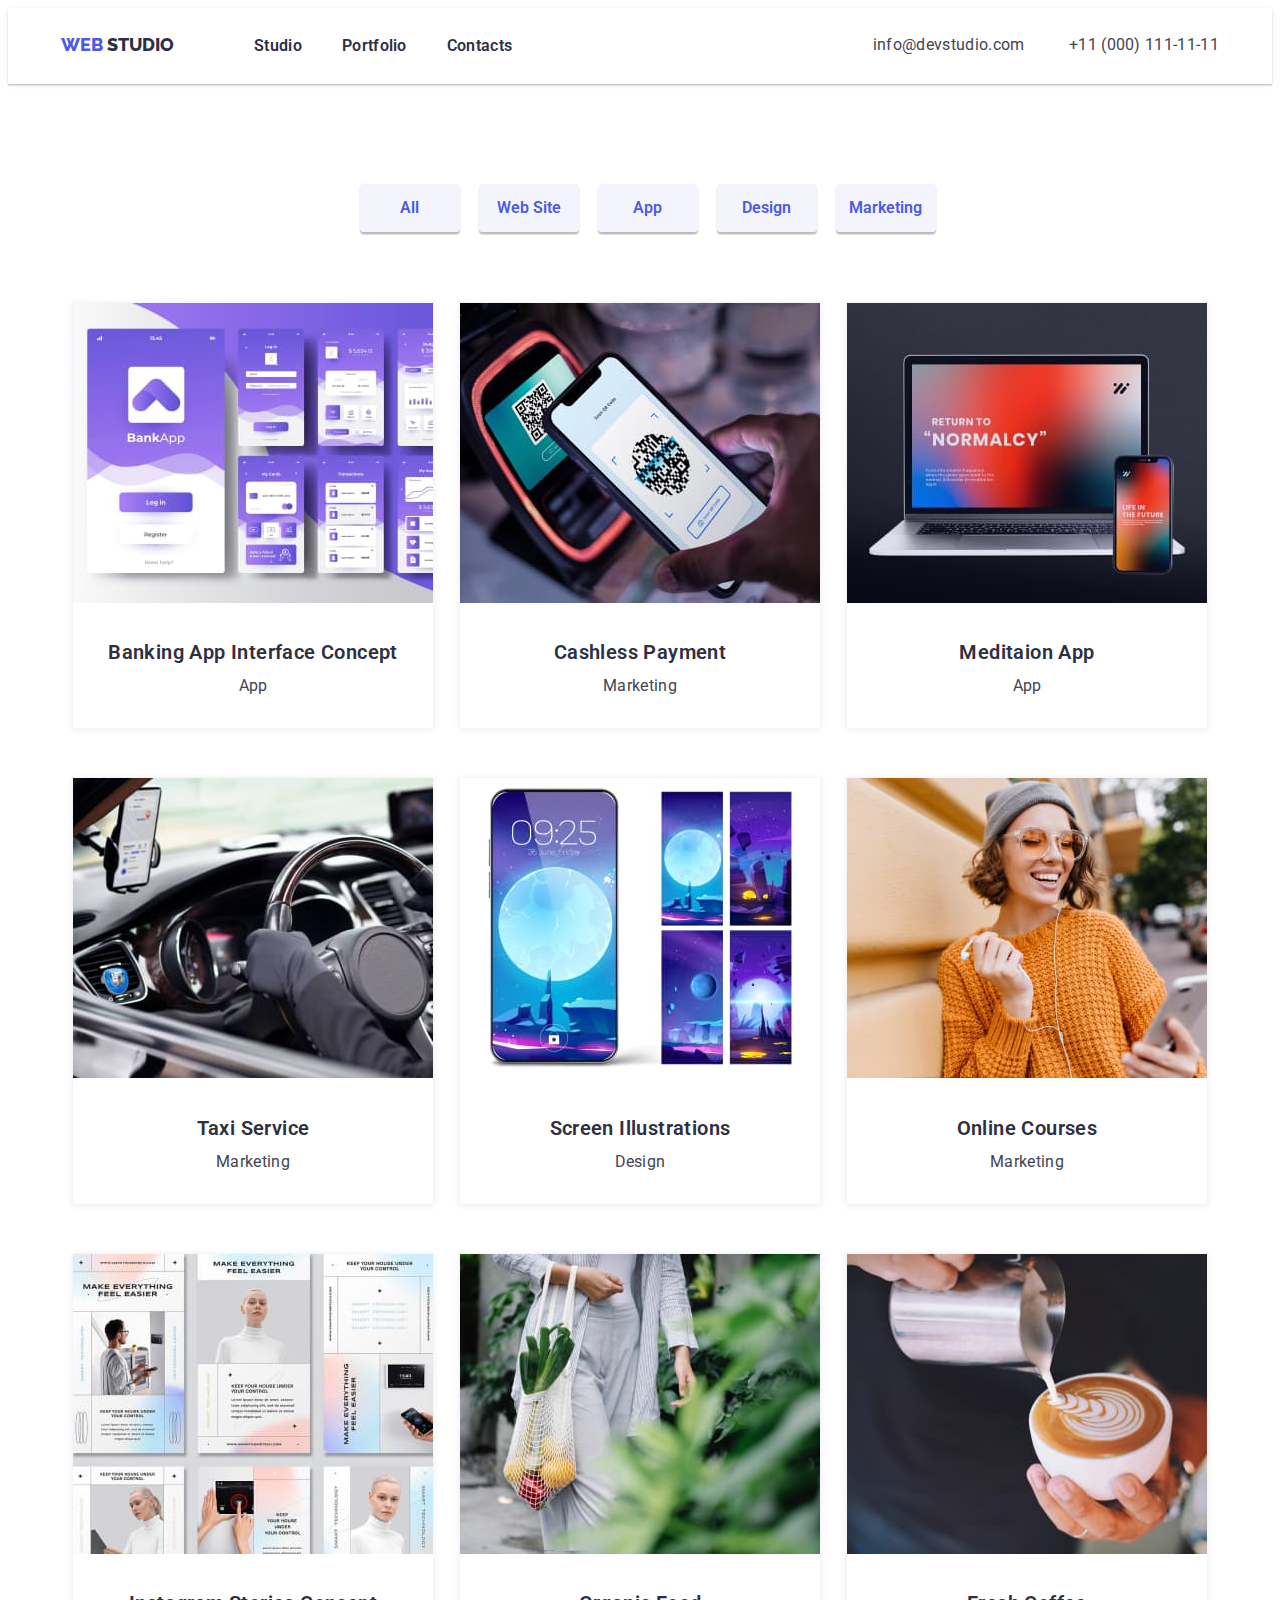
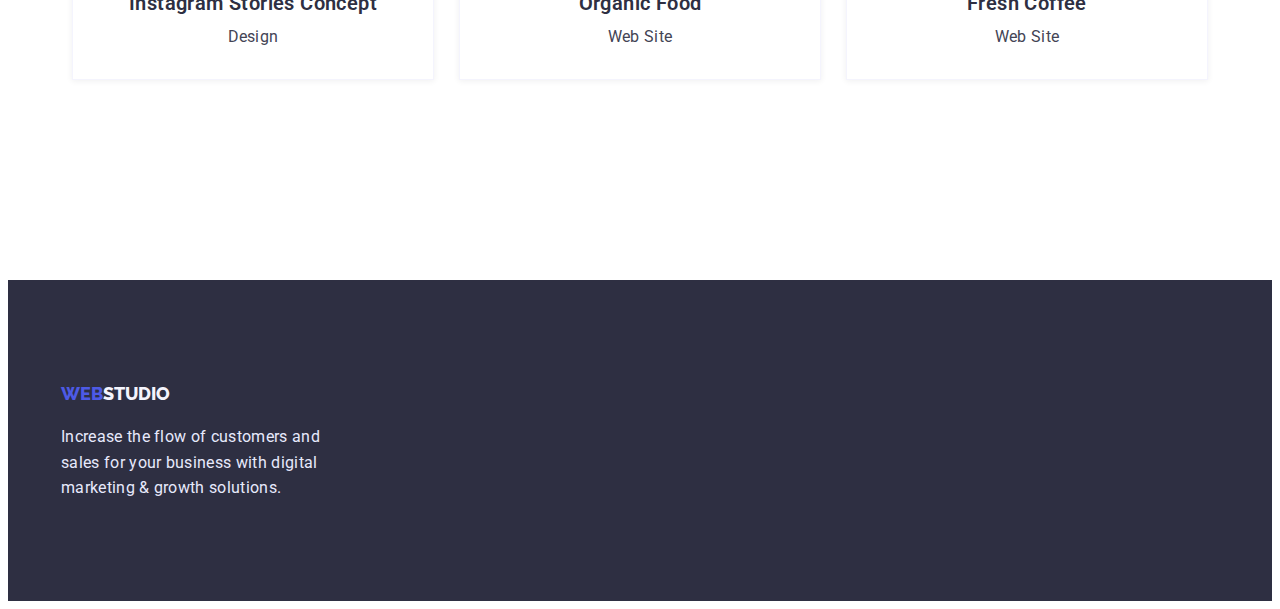
==== portfolio.html @ 523ffb6c "hw3(task3) fix.none" ====
<!DOCTYPE html>
<html lang="en">
<head>
    <meta charset="UTF-8">
    <meta http-equiv="X-UA-Compatible" content="IE=edge">
    <meta name="viewport" content="width=device-width, initial-scale=1.0">
    <title>Portfolio</title>
    <link rel="preconnect" href="https://fonts.googleapis.com">
    <link rel="preconnect" href="https://fonts.gstatic.com" crossorigin>
    <link href="https://fonts.googleapis.com/css2?family=Raleway:wght@800&family=Roboto:wght@400;500;700;900&display=swap" rel="stylesheet">
    <link rel="stylesheet" href="./styles/style.css">
    <link rel="stylesheet" href="https://github.com/sindresorhus/modern-normalize.git">
</head>
<body class="site-body">
    <!--Header-->
    <header class="topline">
        <div class="container had-container">
          <nav class="style-navigation">
        <a class="logo link" href="./index.html">
          <span class="web">WEB</span>
          <span class="studio">STUDIO</span>
          </a>
        <!--Menu Nav-->
          <ul class="navigation list">
            <li class="header-nav"><a class="studio-nav link" href="./index.html">Studio</a></li>
            <li class="header-nav"><a class="portfolio-nav link" href="./portfolio.html">Portfolio</a></li>
            <li class="header-nav"><a class="contact-nav link" href="#">Contacts</a></li>
          </ul>
        </nav>
        <address class="contact-link">
          <a class="header-mail link" href="mailto:info@devstudio.com">info@devstudio.com</a>
          <a class="header-tel link" href="tel:+110001111111">+11 (000) 111-11-11</a>
        </address>
      </div>
      </header>

    <main>
      <!--Main-->
      <h1 hidden>FILTERS</h1>
        <!--Menu FILTER-->
        <section class="filters">
            <div class="container">
            <ul class="nav-portfolio list">
                <li class="button-filters"><button type="button" class="button-text">All</button></li>
                <li class="button-filters"><button  type="button" class="button-text">Web Site</button></li>
                <li class="button-filters"><button  type="button" class="button-text">App</button></li>
                <li class="button-filters"><button  type="button" class="button-text">Design</button></li>
                <li class="button-filters"><button  type="button" class="button-text">Marketing</button></li>
            </ul>
      
<!--MAIN CONTENT PORTFOLIO-->
<h2 hidden>MAIN KONTENT</h2>
        <ul class="portfolio-content list">
            <li class="pictures-content content-card">
                <a>
                    <img src="img/banking-app-interface-concept.jpg" alt="">
                    <h3 class="portfolio-title">Banking App Interface Concept</h3>
                    <p class="portfolio-text">App</p>
                </a>
            </li>
            <li class="pictures-content content-card">
                <a>
                    <img src="img/cashless-payment.jpg" alt="">
                    <h3 class="portfolio-title"> Cashless Payment</h3>
                    <p class="portfolio-text">Marketing</p>
              </a>
            </li>
            <li class="pictures-content content-card">
                <a>
                    <img src="img/meditaion-app.jpg" alt="">
                    <h3 class="portfolio-title">Meditaion App</h3>
                    <p class="portfolio-text">App</p>
                </a>
            </li>
            <li class="pictures-content content-card">
                <a>
                    <img src="img/taxi-service.jpg" alt="">
                    <h3 class="portfolio-title">Taxi Service</h3>
                    <p class="portfolio-text">Marketing</p>
                </a>
            </li>
            <li class="pictures-content content-card">
                <a>
                    <img src="img/screen-illustrations.jpg" alt="">
                    <h3 class="portfolio-title">Screen Illustrations</h3>
                    <p class="portfolio-text">Design</p>
                </a>
            </li>
            <li class="pictures-content content-card">
                <a>
                    <img src="img/online-courses.jpg" alt="">
                    <h3 class="portfolio-title">Online Courses</h3>
                    <p class="portfolio-text">Marketing</p>
                </a>
            </li>
            <li class="pictures-content content-card ">
                <a>
                    <img src="img/instagram-stories-concept.jpg" alt="">
                    <h3 class="portfolio-title">Instagram Stories Concept</h3>
                    <p class="portfolio-text">Design</p>
                </a>
            </li>
            <li class="pictures-content content-card">
                <a>
                    <img src="img/organic-food.jpg" alt="">
                    <h3 class="portfolio-title">Organic Food</h3>
                    <p class="portfolio-text">Web Site</p>
                </a>
            </li>
            <li class="pictures-content content-card">
                <a>
                    <img src="img/fresh-coffee.jpg" alt="">
                    <h3 class="portfolio-title">Fresh Coffee</h3>
                    <p class="portfolio-text">Web Site</p>
                </a>
            </li>
        </ul>
    </div>
    </section>
    </main>
      <!--Footer-->
    <footer class="footer-portfolio">
        <div class="container">
        <a class="logo-footer link" href="./index.html"
          ><span class="web-footer">WEB</span><span class="studio-footer">STUDIO</span></a
        >
        <p class="footertext">
          Increase the flow of customers and sales for your business with digital
          marketing & growth solutions.
        </p>
    </div>
      </footer>


    
</body>
</html>
---- styles/style.css ----
/*---------зброс марженів та маденгів-------------*/
p, h1, h2, h3, h4, h5, h6 {
    margin: 0;
}
ul{
    margin: 0;
    padding-left: 0;
}

body{
    font-family: 'Roboto', normal;
    background: #FFFFFF;
    color: #2E2F42;
    color: #4D5AE5;
    color: #434455;
    line-height: 1.33;
    line-height: 1.5;
    line-height: 1.6;
}


/*---------Header-Topline--------------*/

.list{
    list-style: none;
}

.link{
    text-decoration: none;
}

.container{
    width: 1158px;
    padding-left: 15px;
    padding-right: 15px;
    outline: 1px;
    margin: 0 auto;
}

/*-----SHABLON-TOP-LINE-------*/
.topline {
    padding-top: 25px;
    padding-bottom: 25px;
    box-shadow: 0px 2px 1px
    rgba(46, 47, 66, 0.08), 0px 1px 1px
    rgba(46, 47, 66, 0.16), 0px 1px 6px 
    rgba(46, 47, 66, 0.08);
}

.had-container {
    display: flex;
}
.style-navigation {
    margin-right: auto;
    display: flex;
    align-items: center;
}

.style-navigation {
    display: flex;
}

.logo {
    
    margin-right: 80px;
}

.web {
    font-family: 'Raleway';
    font-style: normal;
    font-weight: 800;
    font-size: 18px;
    line-height: 1.33;
    color: #4D5AE5;
}

.studio { 
    font-family: 'Raleway';
    font-style: normal;
    font-weight: 800;
    font-size: 18px;
    line-height: 1.33;
    color: #2E2F42;
}


.navigation{
    display: flex;
    flex-direction: row;
    gap: 40px;
}

.header-nav{ 
    font-family: 'Roboto';
    font-style: normal;
    font-weight: 600;
    letter-spacing: 0.02em;
}

.studio-nav{
    font-size: 16px;
    line-height: 1.5;
    color: #2E2F42;
    letter-spacing: 0.02em;
}

.portfolio-nav{
    font-size: 16px;
    line-height: 1.5;
    color: #2E2F42;
    letter-spacing: 0.02em;
}

.contact-nav{
    font-size: 16px;
    line-height: 1.5;
    color: #2E2F42;
    letter-spacing: 0.02em;
}

.contact-link{
    font-style: normal;
    font-weight: 400;
    font-size: 16px;
    line-height: 1.5;   
    letter-spacing: 0.02em;
}

.studio-nav:hover,
.portfolio-nav:hover,
.contact-nav:hover{
    color:#4D5AE5;
}

.header-mail{
    margin-right: 40px;
color: #434455;
}

.header-tel{
    color: #434455;
}

.header-tel:hover,
.header-mail:hover{
    color: #4D5AE5;
}

/*-------MAIN BLACK BOX--------*/

.mainheadder{
    padding-top: 190px;
    padding-bottom: 290px;
    text-align: center;
    background: #2E2F42;
}



.title{ 
margin-left:300px;
margin-right: 300px;
word-wrap: break-word;
font-family: 'Roboto', sans-serif;
font-style: normal;
font-weight: 500;
font-size: 56px;
line-height: 1.07;
letter-spacing: 0.02em;
color: #FFFFFF;
}

.textbutton{
    margin-top: 48px;
    font-family: inherit;
    font-style: normal;
    padding: 16px 32px;
    font-weight: 600;
    font-size: 16px;
    line-height: 1.18;
    color:#4D5AE5;
    background: #F4F4FD;
    box-shadow: 0px 4px 4px rgba(0, 0, 0, 0.15);
    border-radius: 4px;
    border:none;
    cursor: pointer; 
}



.textbutton:hover,
.textbutton:focus{
    color: #FFFFFF;
    background-color: #4D5AE5;
} 


/*--------------Section1--------*/

.abouthead {
    padding-top: 120px;
    justify-content: center;
    display: flex;
    align-items: flex-start;
    gap: 8px;

}


.hhead{
    color: #2E2F42;
}

.phead{
    width: 264px;
    font-family: 'Roboto';
    font-style: normal;
    font-weight: 400;
    font-size: 16px;
    line-height: 1.5;

    letter-spacing: 0.02em;
    color: #434455;
}

/*--------------Section2--------*/

.title-two{
padding-top: 120px;
font-weight: 600;
font-size: 36px;
text-align: center;
letter-spacing: 0.02em;
text-transform: capitalize;

color: #2E2F42;
}

.img-wedoing{
    justify-content: center;
    align-items: center;
gap: 30px;
display: flex;
padding: 0px;

}

/*--------------Section3--------*/
.team{
    padding-bottom: 40px;
    margin-top: 40px;
    background: right #F4F4FD;
    
}

.title-three{
    padding-bottom: 72px;
    padding-top: 202px;
    text-align: center;
    font-weight: 600;
    font-size: 36px;
    line-height: 1.11;
    color: #2E2F42;

}

.img-team{
    padding-left: 5px;
    display: flex;
    gap: 32px;    

}

.title-team{
font-family: 'Roboto';
font-style: normal;
font-weight: 600;
font-size: 20px;
line-height: 1.2;
text-align: center;
color: #2E2F42;
}

.text-team{
    font-family: 'Roboto';
font-style: normal;
font-weight: 400;
font-size: 16px;
line-height: 1.5;
text-align: center;
letter-spacing: 0.02em;
color: #434455;
}

.backround-card-mainpage{

    background: #FFFFFF;
    box-shadow: 0px 1px 6px 
    rgba(46, 47, 66, 0.08), 0px 1px 1px 
    rgba(46, 47, 66, 0.16), 0px 2px 1px 
    rgba(46, 47, 66, 0.08);
    border-radius: 0px 0px 4px 4px;
}


/*--------------Footer--------*/
footer{
margin-top: 80px;
background: #2E2F42;
}

.logo-footer{
    padding-top: 100px;
    font-family: 'Raleway';
    font-style: normal;
    display: flex;
    align-items: flex-start;
    
  
}

.web-footer{
    
font-weight: 800;
font-size: 18px;
line-height: 1.6;
color: #4D5AE5;

}
.studio-footer{
font-weight: 800;
font-size: 18px;
line-height: 1.6;
color: #F4F4FD;

}
.footertext{
    margin-right: 860px;
    word-wrap: break-word;
margin-top: 15px;
padding-bottom: 100px;
font-family: 'Roboto';
font-style: normal;
font-weight: 400;
font-size: 16px;
line-height: 1.6;
letter-spacing: 0.02em;
color: #E7E9FC;
}

/*--------------PORTFOLIO--------*/

.filters{
    text-align: center;
    padding-bottom: 120px;
}

.nav-portfolio{
    margin-top: 100px;
    margin-bottom: 70px;
}

.button-filters{
    margin-left: 15px;
    box-shadow: 0px 3px 1px 
    rgba(0, 0, 0, 0.1), 0px 2px 1px 
    rgba(0, 0, 0, 0.08), 0px 2px 2px 
    rgba(0, 0, 0, 0.12);
border-radius: 4px
}

.button-text{
    font-family: 'Roboto';
font-style: normal;
font-weight: 600;
font-size: 16px;
line-height: 1.5;
color: #4D5AE5;
}
.button-filters,
.button-text{
  
  display:inline-block;
  align-items: center;
   
  width: 100px;
  height: 48px;

  background: #F4F4FD;
  
  border: 1px  #E7E9FC;
  border-radius: 4px;
  cursor: pointer;

}

.button-filters:hover,
.button-filters:focus,
.button-text:hover{
    color: #FFFFFF;
    background-color: #4D5AE5;
}

/*-------MAIN CONTENT PORTFOLIO--------*/

.portfolio-content{
    justify-content: center;
    display: flex;
    flex-wrap:wrap;
    gap: 48px 25px;
}


.content-card{
border: 0.5px solid #F4F4FD;
box-shadow: 0px 1px 6px rgba(46, 47, 66, 0.08);
}

.portfolio-title,
.portfolio-text{
    font-family: 'Roboto';
    font-style: normal;
    letter-spacing: 0.02em;
}

.portfolio-title{
font-weight: 600;
font-size: 20px;
line-height: 1.2;
color: #2E2F42;
margin-top: 30px;
}

.portfolio-text{
    font-weight: 400;
    font-size: 16px;
    line-height: 1.5;
    color: #434455;
    margin-bottom: 30px;
    padding-top: 10px;
}
/*--------------FOOTER-PORTFOLIO------------*/
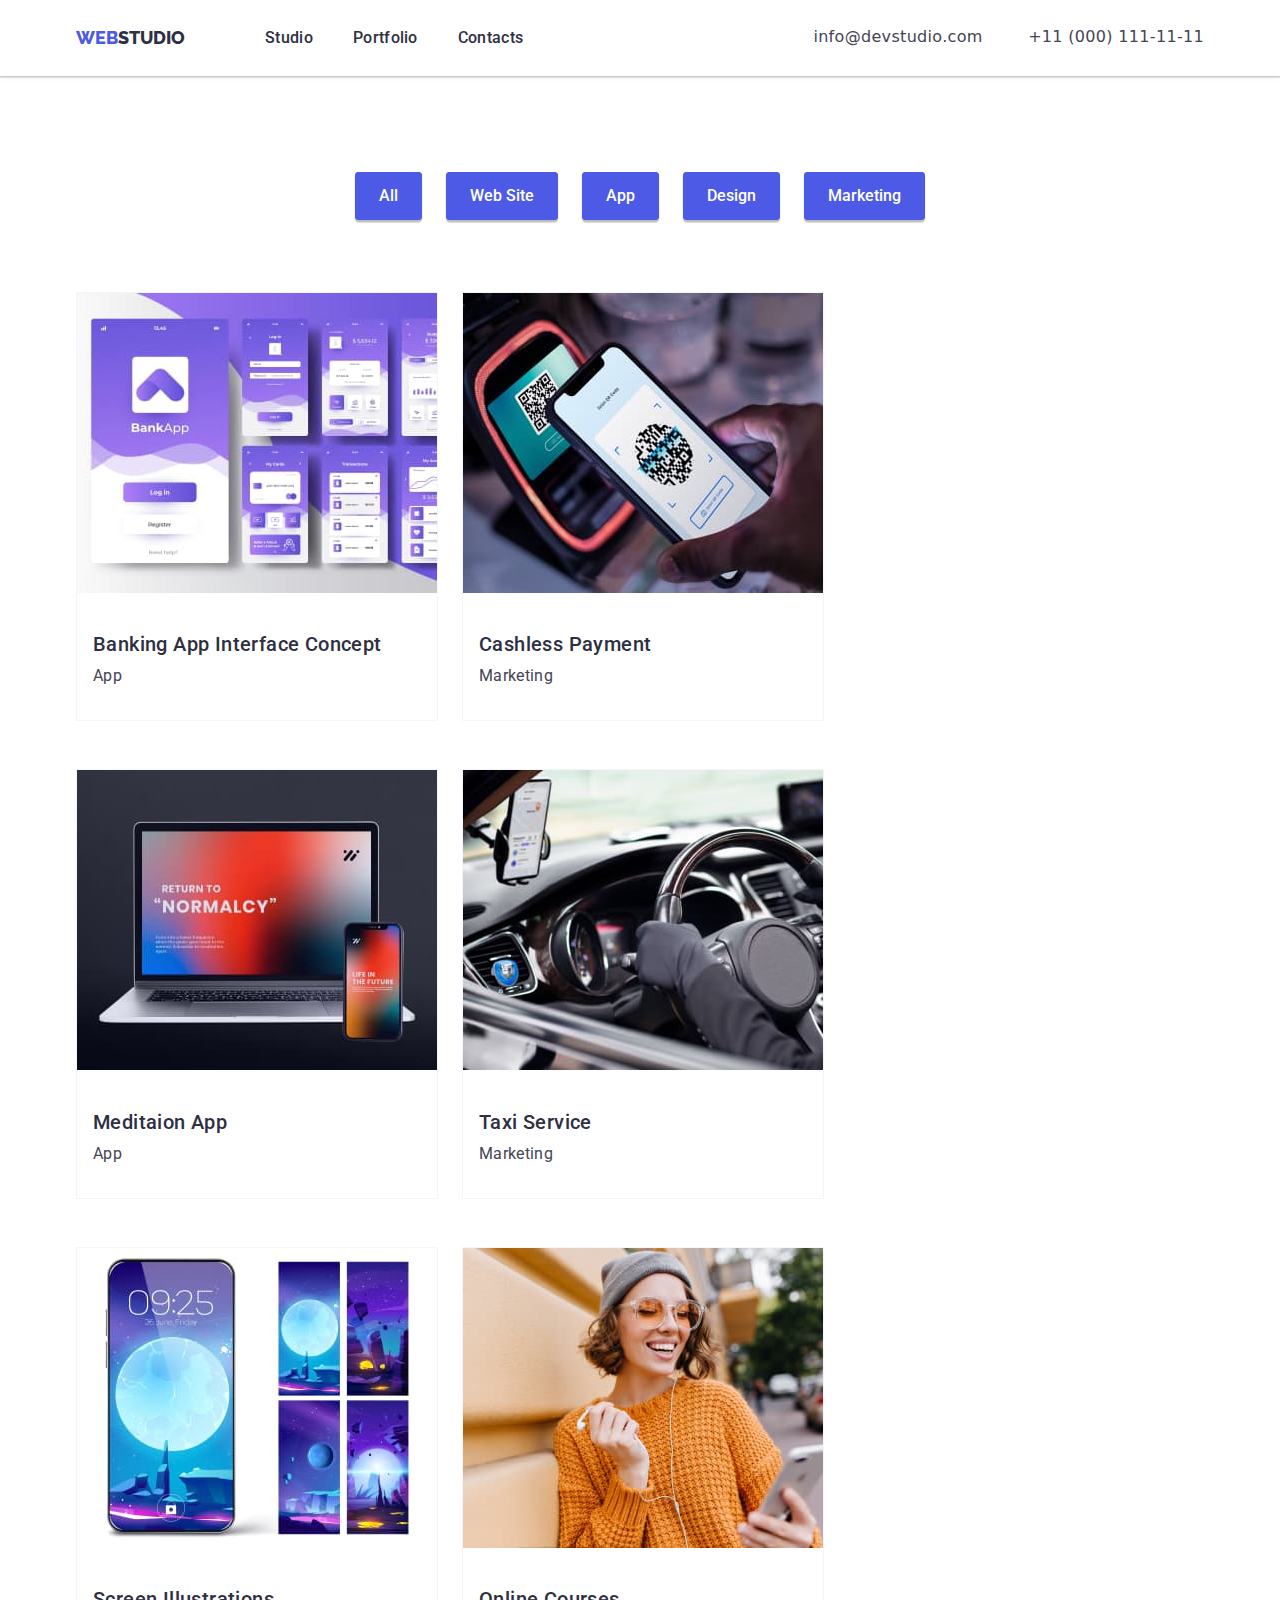
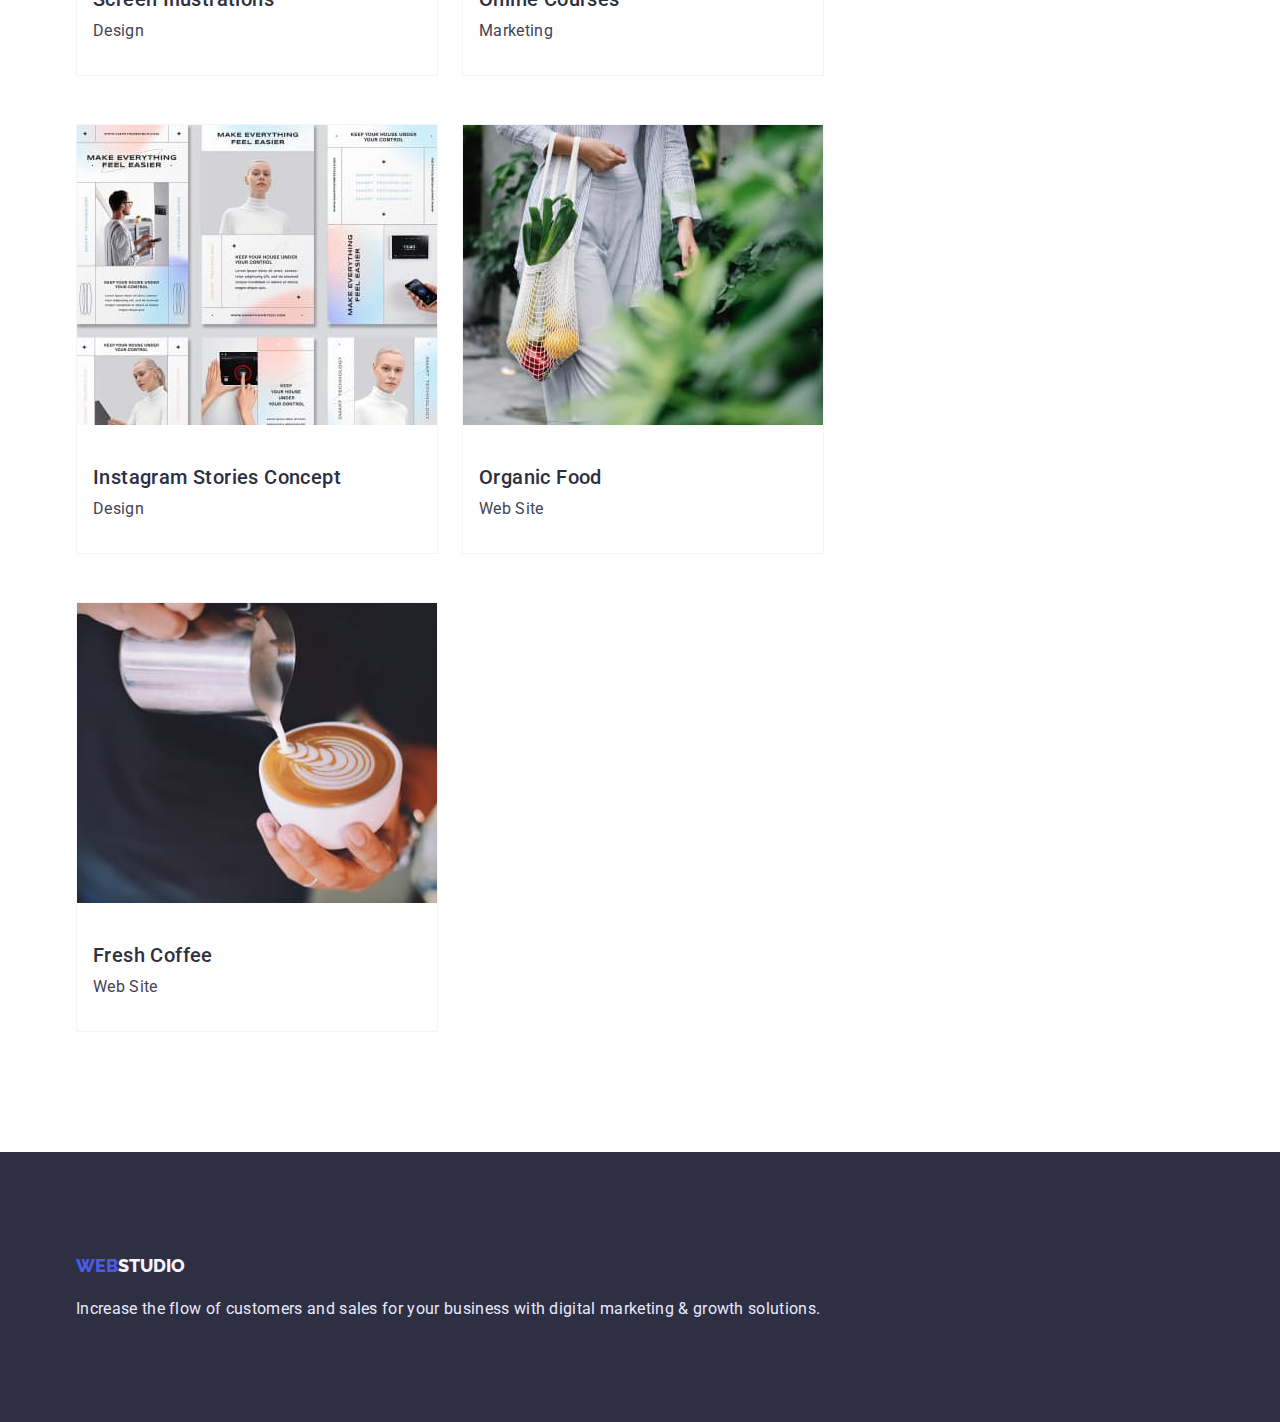
==== commit 3991fdaa: "hw3(task3) fix1.2" ====
--- a/portfolio.html
+++ b/portfolio.html
@@ -9,7 +9,7 @@
     <link rel="preconnect" href="https://fonts.gstatic.com" crossorigin>
     <link href="https://fonts.googleapis.com/css2?family=Raleway:wght@800&family=Roboto:wght@400;500;700;900&display=swap" rel="stylesheet">
     <link rel="stylesheet" href="./styles/style.css">
-    <link rel="stylesheet" href="https://github.com/sindresorhus/modern-normalize.git">
+    <link rel="stylesheet" href="./styles/modern-normalize.css">
 </head>
 <body class="site-body">
     <!--Header-->
@@ -49,67 +49,68 @@
             </ul>
       
 <!--MAIN CONTENT PORTFOLIO-->
-<h2 hidden>MAIN KONTENT</h2>
+<h2 hidden>MAIN KONTENT</h2> 
         <ul class="portfolio-content list">
             <li class="pictures-content content-card">
                 <a>
-                    <img src="img/banking-app-interface-concept.jpg" alt="">
+                    <img src="img/banking-app-interface-concept.jpg" alt="макет додатку">
+                    
                     <h3 class="portfolio-title">Banking App Interface Concept</h3>
                     <p class="portfolio-text">App</p>
                 </a>
             </li>
             <li class="pictures-content content-card">
                 <a>
-                    <img src="img/cashless-payment.jpg" alt="">
+                    <img src="img/cashless-payment.jpg" alt="телефон зі штрих-кодом">
                     <h3 class="portfolio-title"> Cashless Payment</h3>
                     <p class="portfolio-text">Marketing</p>
               </a>
             </li>
             <li class="pictures-content content-card">
                 <a>
-                    <img src="img/meditaion-app.jpg" alt="">
+                    <img src="img/meditaion-app.jpg" alt="копьютер та смартфон з додатком">
                     <h3 class="portfolio-title">Meditaion App</h3>
                     <p class="portfolio-text">App</p>
                 </a>
             </li>
             <li class="pictures-content content-card">
                 <a>
-                    <img src="img/taxi-service.jpg" alt="">
+                    <img src="img/taxi-service.jpg" alt="місце водія">
                     <h3 class="portfolio-title">Taxi Service</h3>
                     <p class="portfolio-text">Marketing</p>
                 </a>
             </li>
             <li class="pictures-content content-card">
                 <a>
-                    <img src="img/screen-illustrations.jpg" alt="">
+                    <img src="img/screen-illustrations.jpg" alt="обої для смартфона">
                     <h3 class="portfolio-title">Screen Illustrations</h3>
                     <p class="portfolio-text">Design</p>
                 </a>
             </li>
             <li class="pictures-content content-card">
                 <a>
-                    <img src="img/online-courses.jpg" alt="">
+                    <img src="img/online-courses.jpg" alt="дівчина у помаранчевому">
                     <h3 class="portfolio-title">Online Courses</h3>
                     <p class="portfolio-text">Marketing</p>
                 </a>
             </li>
             <li class="pictures-content content-card ">
                 <a>
-                    <img src="img/instagram-stories-concept.jpg" alt="">
+                    <img src="img/instagram-stories-concept.jpg" alt="концепт инста-сторіс">
                     <h3 class="portfolio-title">Instagram Stories Concept</h3>
                     <p class="portfolio-text">Design</p>
                 </a>
             </li>
             <li class="pictures-content content-card">
                 <a>
-                    <img src="img/organic-food.jpg" alt="">
+                    <img src="img/organic-food.jpg" alt="еко-сумка з їжею">
                     <h3 class="portfolio-title">Organic Food</h3>
                     <p class="portfolio-text">Web Site</p>
                 </a>
             </li>
             <li class="pictures-content content-card">
                 <a>
-                    <img src="img/fresh-coffee.jpg" alt="">
+                    <img src="img/fresh-coffee.jpg" alt="кофе з малюнком">
                     <h3 class="portfolio-title">Fresh Coffee</h3>
                     <p class="portfolio-text">Web Site</p>
                 </a>
@@ -119,7 +120,7 @@
     </section>
     </main>
       <!--Footer-->
-    <footer class="footer-portfolio">
+      <footer class="footer">
         <div class="container">
         <a class="logo-footer link" href="./index.html"
           ><span class="web-footer">WEB</span><span class="studio-footer">STUDIO</span></a
@@ -128,7 +129,7 @@
           Increase the flow of customers and sales for your business with digital
           marketing & growth solutions.
         </p>
-    </div>
+        </div>
       </footer>
 
 
--- a/styles/style.css
+++ b/styles/style.css
@@ -64,7 +64,7 @@
 }
 
 .logo {
-    
+    display: flex;
     margin-right: 80px;
 }
 
@@ -96,7 +96,7 @@
 .header-nav{ 
     font-family: 'Roboto';
     font-style: normal;
-    font-weight: 600;
+    font-weight: 500;
     letter-spacing: 0.02em;
 }
 
@@ -132,7 +132,7 @@
 .studio-nav:hover,
 .portfolio-nav:hover,
 .contact-nav:hover{
-    color:#4D5AE5;
+    color: #404BBF;
 }
 
 .header-mail{
@@ -146,14 +146,14 @@
 
 .header-tel:hover,
 .header-mail:hover{
-    color: #4D5AE5;
+    color: #404BBF;
 }
 
 /*-------MAIN BLACK BOX--------*/
 
 .mainheadder{
-    padding-top: 190px;
-    padding-bottom: 290px;
+    padding-top: 188px;
+    padding-bottom: 188px;
     text-align: center;
     background: #2E2F42;
 }
@@ -161,12 +161,7 @@
 
 
 .title{ 
-margin-left:300px;
-margin-right: 300px;
-word-wrap: break-word;
-font-family: 'Roboto', sans-serif;
-font-style: normal;
-font-weight: 500;
+font-weight: 700;
 font-size: 56px;
 line-height: 1.07;
 letter-spacing: 0.02em;
@@ -181,8 +176,8 @@
     font-weight: 600;
     font-size: 16px;
     line-height: 1.18;
-    color:#4D5AE5;
-    background: #F4F4FD;
+    color: #FFFFFF;
+    background: #4D5AE5;
     box-shadow: 0px 4px 4px rgba(0, 0, 0, 0.15);
     border-radius: 4px;
     border:none;
@@ -193,8 +188,7 @@
 
 .textbutton:hover,
 .textbutton:focus{
-    color: #FFFFFF;
-    background-color: #4D5AE5;
+    background-color: #404BBF;
 } 
 
 
@@ -202,10 +196,8 @@
 
 .abouthead {
     padding-top: 120px;
-    justify-content: center;
-    display: flex;
-    align-items: flex-start;
-    gap: 8px;
+    display: flex;
+    gap: 24px;
 
 }
 
@@ -227,10 +219,13 @@
 }
 
 /*--------------Section2--------*/
-
+.our-work{
+padding-top: 120px;
+padding-bottom: 120px;
+}
 .title-two{
-padding-top: 120px;
-font-weight: 600;
+margin-bottom: 72px;
+font-weight: 700;
 font-size: 36px;
 text-align: center;
 letter-spacing: 0.02em;
@@ -240,9 +235,7 @@
 }
 
 .img-wedoing{
-    justify-content: center;
-    align-items: center;
-gap: 30px;
+gap: 24px;
 display: flex;
 padding: 0px;
 
@@ -250,17 +243,16 @@
 
 /*--------------Section3--------*/
 .team{
-    padding-bottom: 40px;
-    margin-top: 40px;
+    padding-bottom: 120px;
+    padding-top: 120px;
     background: right #F4F4FD;
     
 }
 
 .title-three{
-    padding-bottom: 72px;
-    padding-top: 202px;
+    margin-bottom: 72px;
     text-align: center;
-    font-weight: 600;
+    font-weight: 700;
     font-size: 36px;
     line-height: 1.11;
     color: #2E2F42;
@@ -268,13 +260,13 @@
 }
 
 .img-team{
-    padding-left: 5px;
-    display: flex;
-    gap: 32px;    
+    display: flex;
+    gap: 24px;    
 
 }
 
 .title-team{
+margin-top: 32px;
 font-family: 'Roboto';
 font-style: normal;
 font-weight: 600;
@@ -285,6 +277,8 @@
 }
 
 .text-team{
+    margin-top: 10px;
+    padding-bottom: 32px;
     font-family: 'Roboto';
 font-style: normal;
 font-weight: 400;
@@ -308,12 +302,14 @@
 
 /*--------------Footer--------*/
 footer{
-margin-top: 80px;
 background: #2E2F42;
 }
 
+.footer{
+    padding-top: 100px;
+    padding-bottom: 100px;
+}
 .logo-footer{
-    padding-top: 100px;
     font-family: 'Raleway';
     font-style: normal;
     display: flex;
@@ -322,8 +318,7 @@
   
 }
 
-.web-footer{
-    
+.web-footer{  
 font-weight: 800;
 font-size: 18px;
 line-height: 1.6;
@@ -338,10 +333,8 @@
 
 }
 .footertext{
-    margin-right: 860px;
-    word-wrap: break-word;
-margin-top: 15px;
-padding-bottom: 100px;
+margin-top: 16px;
+word-wrap: break-word;
 font-family: 'Roboto';
 font-style: normal;
 font-weight: 400;
@@ -353,18 +346,16 @@
 
 /*--------------PORTFOLIO--------*/
 
-.filters{
-    text-align: center;
-    padding-bottom: 120px;
-}
 
 .nav-portfolio{
-    margin-top: 100px;
-    margin-bottom: 70px;
+    justify-content: center;
+    padding-top: 96px;
+    margin-bottom: 72px;
+    display: flex;
+    gap: 24px;
 }
 
 .button-filters{
-    margin-left: 15px;
     box-shadow: 0px 3px 1px 
     rgba(0, 0, 0, 0.1), 0px 2px 1px 
     rgba(0, 0, 0, 0.08), 0px 2px 2px 
@@ -373,50 +364,52 @@
 }
 
 .button-text{
-    font-family: 'Roboto';
+padding: 12px 24px;
+font-family: 'Roboto';
 font-style: normal;
-font-weight: 600;
+font-weight: 500;
 font-size: 16px;
 line-height: 1.5;
-color: #4D5AE5;
-}
+color: #ffffff;
+}
+
 .button-filters,
 .button-text{
-  
-  display:inline-block;
-  align-items: center;
-   
-  width: 100px;
-  height: 48px;
-
-  background: #F4F4FD;
-  
+  background: #4D5AE5;
   border: 1px  #E7E9FC;
   border-radius: 4px;
   cursor: pointer;
-
 }
 
 .button-filters:hover,
 .button-filters:focus,
 .button-text:hover{
     color: #FFFFFF;
-    background-color: #4D5AE5;
+    background-color: #404BBF;
 }
 
 /*-------MAIN CONTENT PORTFOLIO--------*/
 
 .portfolio-content{
-    justify-content: center;
-    display: flex;
-    flex-wrap:wrap;
-    gap: 48px 25px;
-}
-
+    display: flex;
+    flex-wrap: wrap;
+    gap: 48px 24px;
+    padding-bottom: 120px;
+}
+
+.picture-content{
+box-sizing: border-box;
+width: 360px;
+height: 420px;
+}
 
 .content-card{
 border: 0.5px solid #F4F4FD;
-box-shadow: 0px 1px 6px rgba(46, 47, 66, 0.08);
+}
+
+.content-card:hover{
+    box-shadow: 0px 1px 6px rgba(46, 47, 66, 0.08);
+    cursor: pointer;
 }
 
 .portfolio-title,
@@ -424,23 +417,24 @@
     font-family: 'Roboto';
     font-style: normal;
     letter-spacing: 0.02em;
+    padding-left: 16px;
 }
 
 .portfolio-title{
-font-weight: 600;
+padding-top: 32px;
+margin-bottom: 8px;
+font-weight: 500;
 font-size: 20px;
 line-height: 1.2;
 color: #2E2F42;
-margin-top: 30px;
 }
 
 .portfolio-text{
+    padding-bottom: 32px;
     font-weight: 400;
     font-size: 16px;
     line-height: 1.5;
     color: #434455;
-    margin-bottom: 30px;
-    padding-top: 10px;
 }
 /*--------------FOOTER-PORTFOLIO------------*/
 
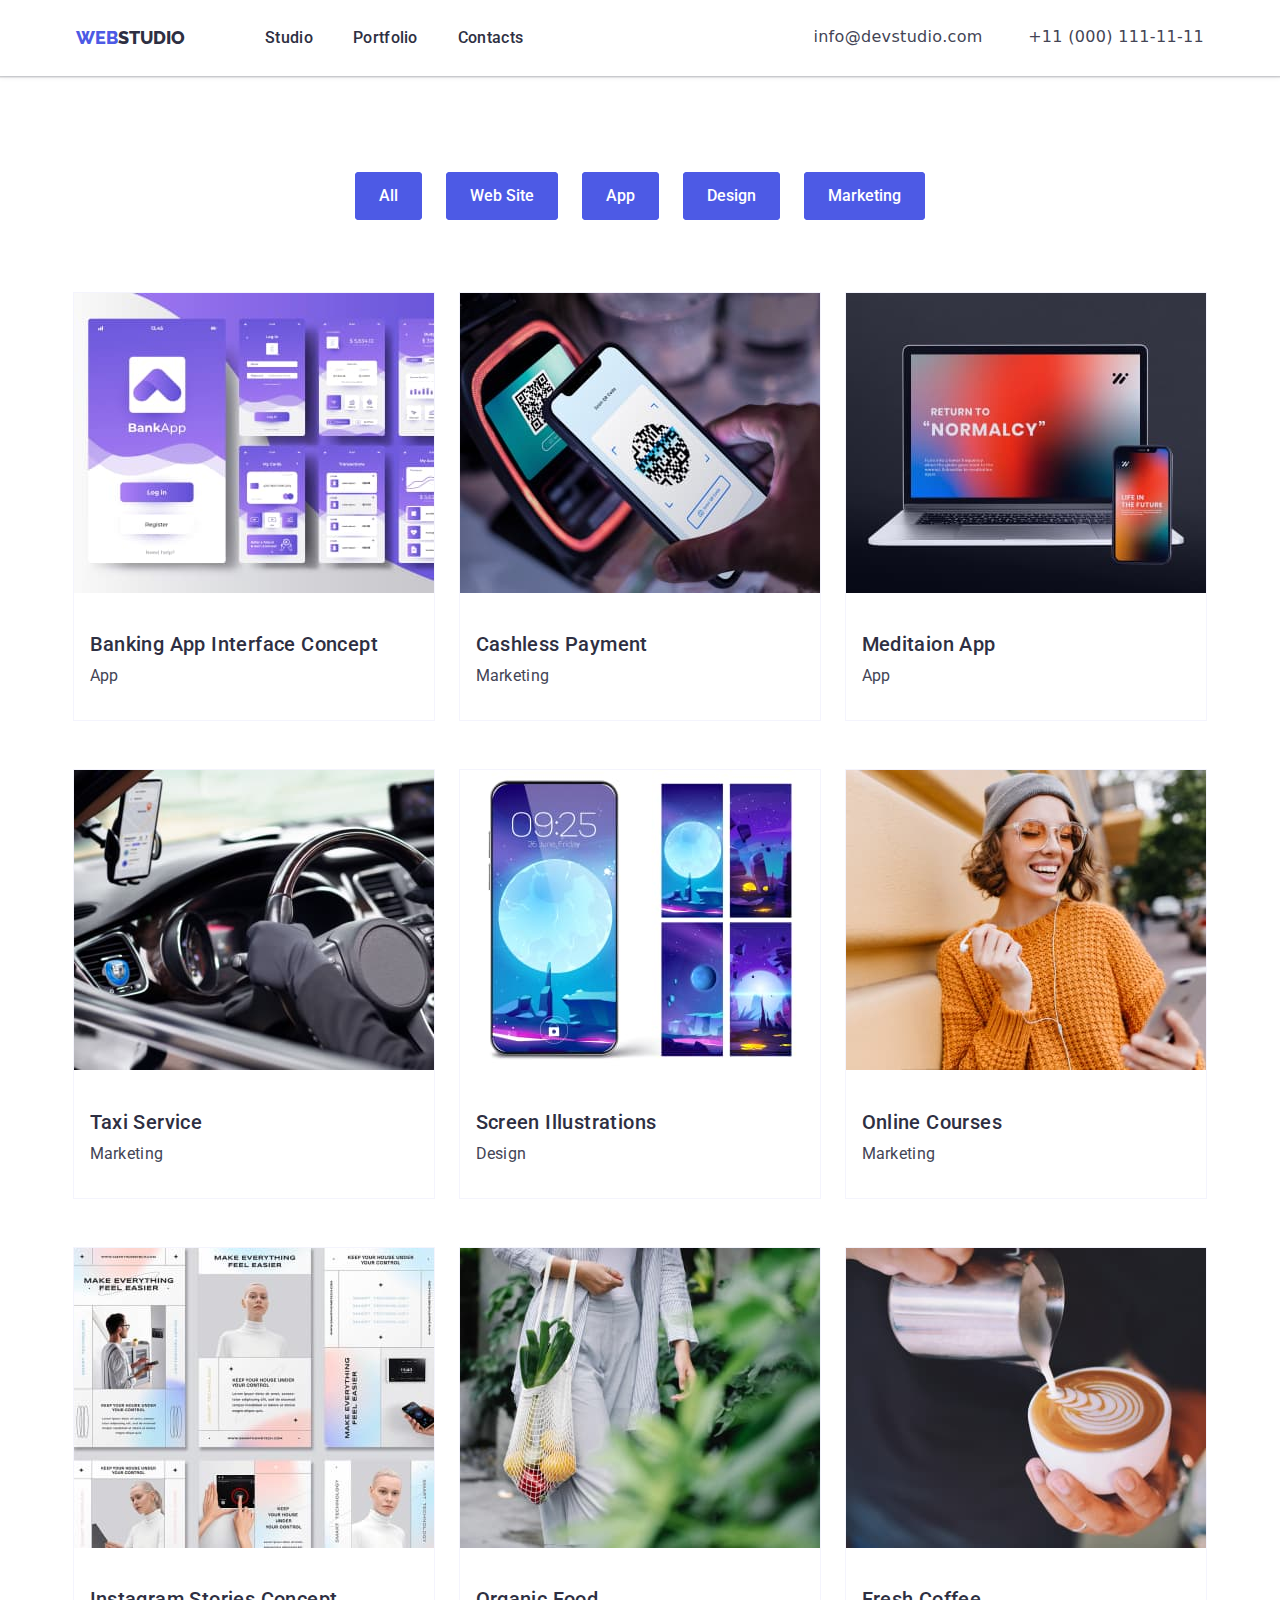
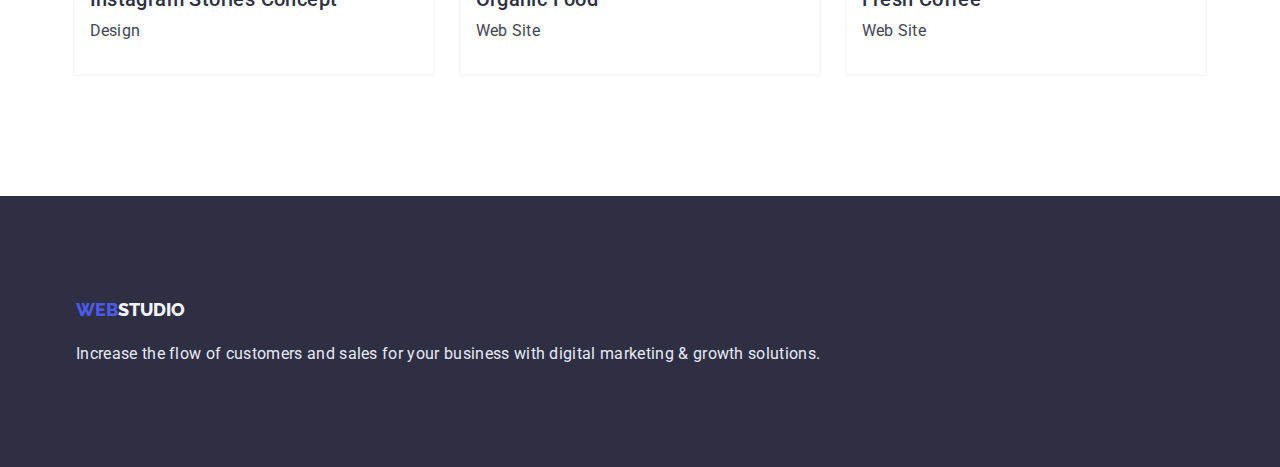
==== commit eae05d0b: "hw3(task3) fix 1.4" ====
--- a/portfolio.html
+++ b/portfolio.html
@@ -39,7 +39,7 @@
       <h1 hidden>FILTERS</h1>
         <!--Menu FILTER-->
         <section class="filters">
-            <div class="container">
+            <div class="filters-conteiner"> <!--conteiner замінив-->
             <ul class="nav-portfolio list">
                 <li class="button-filters"><button type="button" class="button-text">All</button></li>
                 <li class="button-filters"><button  type="button" class="button-text">Web Site</button></li>
--- a/styles/style.css
+++ b/styles/style.css
@@ -38,6 +38,7 @@
     padding-right: 15px;
     outline: 1px;
     margin: 0 auto;
+   /*-outline: 1px solid red;-*/
 }
 
 /*-----SHABLON-TOP-LINE-------*/
@@ -178,7 +179,6 @@
     line-height: 1.18;
     color: #FFFFFF;
     background: #4D5AE5;
-    box-shadow: 0px 4px 4px rgba(0, 0, 0, 0.15);
     border-radius: 4px;
     border:none;
     cursor: pointer; 
@@ -189,6 +189,7 @@
 .textbutton:hover,
 .textbutton:focus{
     background-color: #404BBF;
+    box-shadow: 0px 4px 4px rgba(0, 0, 0, 0.15);
 } 
 
 
@@ -346,7 +347,14 @@
 
 /*--------------PORTFOLIO--------*/
 
-
+.filters-conteiner{
+    width: 1165px;
+    padding-left: 15px;
+    padding-right: 15px;
+    outline: 1px;
+    margin: 0 auto;
+  /*-outline: 1px solid red;-*/
+}
 .nav-portfolio{
     justify-content: center;
     padding-top: 96px;
@@ -356,11 +364,7 @@
 }
 
 .button-filters{
-    box-shadow: 0px 3px 1px 
-    rgba(0, 0, 0, 0.1), 0px 2px 1px 
-    rgba(0, 0, 0, 0.08), 0px 2px 2px 
-    rgba(0, 0, 0, 0.12);
-border-radius: 4px
+    
 }
 
 .button-text{
@@ -381,6 +385,13 @@
   cursor: pointer;
 }
 
+.button-filters:hover{
+    box-shadow: 0px 3px 1px 
+    rgba(0, 0, 0, 0.1), 0px 2px 1px 
+    rgba(0, 0, 0, 0.08), 0px 2px 2px 
+    rgba(0, 0, 0, 0.12);
+}
+
 .button-filters:hover,
 .button-filters:focus,
 .button-text:hover{
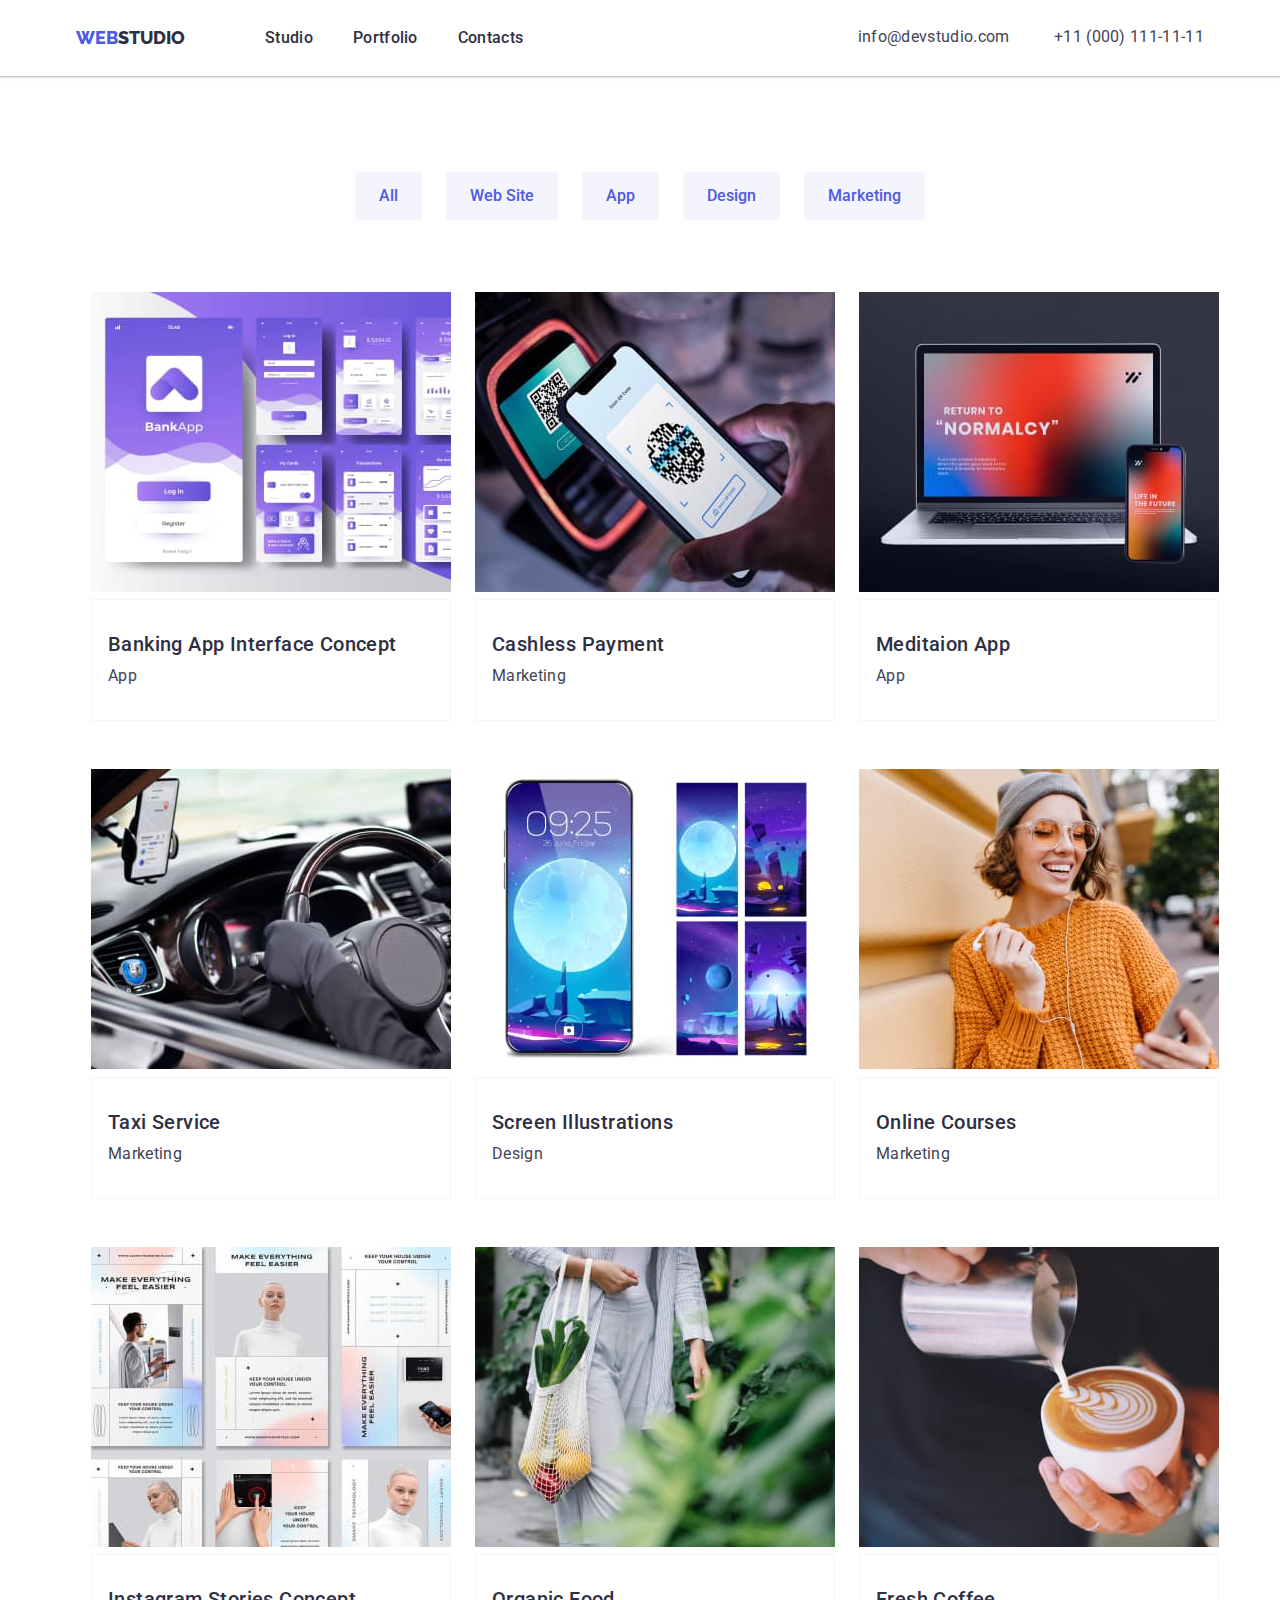
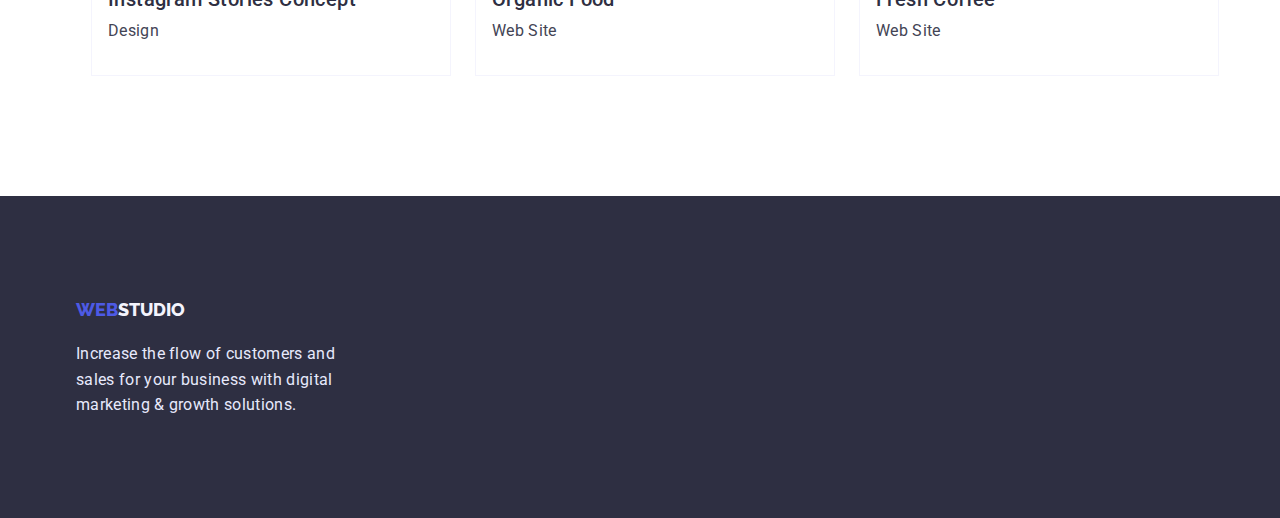
==== commit 0bfd758c: "hw3(task3) fix 1.6" ====
--- a/portfolio.html
+++ b/portfolio.html
@@ -8,8 +8,8 @@
     <link rel="preconnect" href="https://fonts.googleapis.com">
     <link rel="preconnect" href="https://fonts.gstatic.com" crossorigin>
     <link href="https://fonts.googleapis.com/css2?family=Raleway:wght@800&family=Roboto:wght@400;500;700;900&display=swap" rel="stylesheet">
+    <link rel="stylesheet" href="./styles/modern-normalize.css">
     <link rel="stylesheet" href="./styles/style.css">
-    <link rel="stylesheet" href="./styles/modern-normalize.css">
 </head>
 <body class="site-body">
     <!--Header-->
@@ -39,7 +39,7 @@
       <h1 hidden>FILTERS</h1>
         <!--Menu FILTER-->
         <section class="filters">
-            <div class="filters-conteiner"> <!--conteiner замінив-->
+            <div class="container"> <!--conteiner замінив-->
             <ul class="nav-portfolio list">
                 <li class="button-filters"><button type="button" class="button-text">All</button></li>
                 <li class="button-filters"><button  type="button" class="button-text">Web Site</button></li>
@@ -47,72 +47,90 @@
                 <li class="button-filters"><button  type="button" class="button-text">Design</button></li>
                 <li class="button-filters"><button  type="button" class="button-text">Marketing</button></li>
             </ul>
+
       
 <!--MAIN CONTENT PORTFOLIO-->
 <h2 hidden>MAIN KONTENT</h2> 
-        <ul class="portfolio-content list">
-            <li class="pictures-content content-card">
-                <a>
-                    <img src="img/banking-app-interface-concept.jpg" alt="макет додатку">
-                    
+        <ul class="portfolio-content list container">
+            <li class="pictures-content">
+              <a>
+                    <img src="img/banking-app-interface-concept.jpg" class="pic-size" alt="макет додатку">
+                  <div class="content-card-pic">
                     <h3 class="portfolio-title">Banking App Interface Concept</h3>
                     <p class="portfolio-text">App</p>
+                  </div>
                 </a>
             </li>
-            <li class="pictures-content content-card">
+            <li class="pictures-content">
                 <a>
-                    <img src="img/cashless-payment.jpg" alt="телефон зі штрих-кодом">
+                    <img src="img/cashless-payment.jpg"  class="pic-size" alt="телефон зі штрих-кодом">
+                  <div class="content-card-pic">
                     <h3 class="portfolio-title"> Cashless Payment</h3>
                     <p class="portfolio-text">Marketing</p>
+                  </div>
               </a>
             </li>
-            <li class="pictures-content content-card">
+            <li class="pictures-content">
                 <a>
-                    <img src="img/meditaion-app.jpg" alt="копьютер та смартфон з додатком">
+                    <img src="img/meditaion-app.jpg"  class="pic-size" alt="копьютер та смартфон з додатком">
+                  <div class="content-card-pic">
                     <h3 class="portfolio-title">Meditaion App</h3>
                     <p class="portfolio-text">App</p>
+                  </div>
                 </a>
             </li>
-            <li class="pictures-content content-card">
+            <li class="pictures-content">
                 <a>
-                    <img src="img/taxi-service.jpg" alt="місце водія">
+                    <img src="img/taxi-service.jpg" class="pic-size" alt="місце водія">
+                  <div class="content-card-pic">
                     <h3 class="portfolio-title">Taxi Service</h3>
                     <p class="portfolio-text">Marketing</p>
+                  </div>
                 </a>
             </li>
-            <li class="pictures-content content-card">
+            <li class="pictures-content">
                 <a>
-                    <img src="img/screen-illustrations.jpg" alt="обої для смартфона">
+                    <img src="img/screen-illustrations.jpg" class="pic-size" alt="обої для смартфона">
+                  <div class="content-card-pic">
                     <h3 class="portfolio-title">Screen Illustrations</h3>
                     <p class="portfolio-text">Design</p>
+                  </div>
                 </a>
             </li>
-            <li class="pictures-content content-card">
+            <li class="pictures-content">
                 <a>
-                    <img src="img/online-courses.jpg" alt="дівчина у помаранчевому">
+                    <img src="img/online-courses.jpg" class="pic-size" alt="дівчина у помаранчевому">
+                  <div class="content-card-pic">
                     <h3 class="portfolio-title">Online Courses</h3>
                     <p class="portfolio-text">Marketing</p>
+                  </div>
                 </a>
             </li>
-            <li class="pictures-content content-card ">
+            <li class="pictures-content">
                 <a>
-                    <img src="img/instagram-stories-concept.jpg" alt="концепт инста-сторіс">
+                    <img src="img/instagram-stories-concept.jpg" class="pic-size" alt="концепт инста-сторіс">
+                  <div class="content-card-pic">
                     <h3 class="portfolio-title">Instagram Stories Concept</h3>
                     <p class="portfolio-text">Design</p>
+                  </div>
                 </a>
             </li>
-            <li class="pictures-content content-card">
+            <li class="pictures-content">
                 <a>
-                    <img src="img/organic-food.jpg" alt="еко-сумка з їжею">
+                    <img src="img/organic-food.jpg" class="pic-size" alt="еко-сумка з їжею">
+                  <div class="content-card-pic">
                     <h3 class="portfolio-title">Organic Food</h3>
                     <p class="portfolio-text">Web Site</p>
+                  </div>
                 </a>
             </li>
-            <li class="pictures-content content-card">
+            <li class="pictures-content">
                 <a>
-                    <img src="img/fresh-coffee.jpg" alt="кофе з малюнком">
+                    <img src="img/fresh-coffee.jpg" class="pic-size" alt="кофе з малюнком">
+                  <div class="content-card-pic">
                     <h3 class="portfolio-title">Fresh Coffee</h3>
                     <p class="portfolio-text">Web Site</p>
+                  </div>
                 </a>
             </li>
         </ul>
--- a/styles/style.css
+++ b/styles/style.css
@@ -1,4 +1,11 @@
-
+:root{
+--first-title-color: #FFFFFF;
+--second-title-color:#2E2F42;
+--first-btn-color: #4D5AE5;
+--second-btn-color: #404BBF;
+--typical-lh: 1.33
+--lh:var(--typical-lh)
+}
 
 
 /*---------зброс марженів та маденгів-------------*/
@@ -162,6 +169,8 @@
 
 
 .title{ 
+margin-left: 317px;
+width: 496px;
 font-weight: 700;
 font-size: 56px;
 line-height: 1.07;
@@ -291,7 +300,6 @@
 }
 
 .backround-card-mainpage{
-
     background: #FFFFFF;
     box-shadow: 0px 1px 6px 
     rgba(46, 47, 66, 0.08), 0px 1px 1px 
@@ -301,6 +309,7 @@
 }
 
 
+
 /*--------------Footer--------*/
 footer{
 background: #2E2F42;
@@ -334,6 +343,7 @@
 
 }
 .footertext{
+width: 264px;
 margin-top: 16px;
 word-wrap: break-word;
 font-family: 'Roboto';
@@ -347,24 +357,15 @@
 
 /*--------------PORTFOLIO--------*/
 
-.filters-conteiner{
-    width: 1165px;
-    padding-left: 15px;
-    padding-right: 15px;
-    outline: 1px;
-    margin: 0 auto;
-  /*-outline: 1px solid red;-*/
-}
 .nav-portfolio{
     justify-content: center;
-    padding-top: 96px;
     margin-bottom: 72px;
     display: flex;
     gap: 24px;
 }
 
-.button-filters{
-    
+.filters{
+    padding-top: 96px; ;
 }
 
 .button-text{
@@ -379,7 +380,8 @@
 
 .button-filters,
 .button-text{
-  background: #4D5AE5;
+    color: #4D5AE5;
+  background: #F4F4FD;
   border: 1px  #E7E9FC;
   border-radius: 4px;
   cursor: pointer;
@@ -402,23 +404,25 @@
 /*-------MAIN CONTENT PORTFOLIO--------*/
 
 .portfolio-content{
+    padding-bottom: 120px;
     display: flex;
     flex-wrap: wrap;
     gap: 48px 24px;
-    padding-bottom: 120px;
-}
-
-.picture-content{
-box-sizing: border-box;
-width: 360px;
-height: 420px;
-}
-
-.content-card{
+}
+
+
+.pic-size{
+    width: 360px;
+    
+    
+}
+
+
+.content-card-pic{
 border: 0.5px solid #F4F4FD;
 }
 
-.content-card:hover{
+.content-card-pic:hover{
     box-shadow: 0px 1px 6px rgba(46, 47, 66, 0.08);
     cursor: pointer;
 }
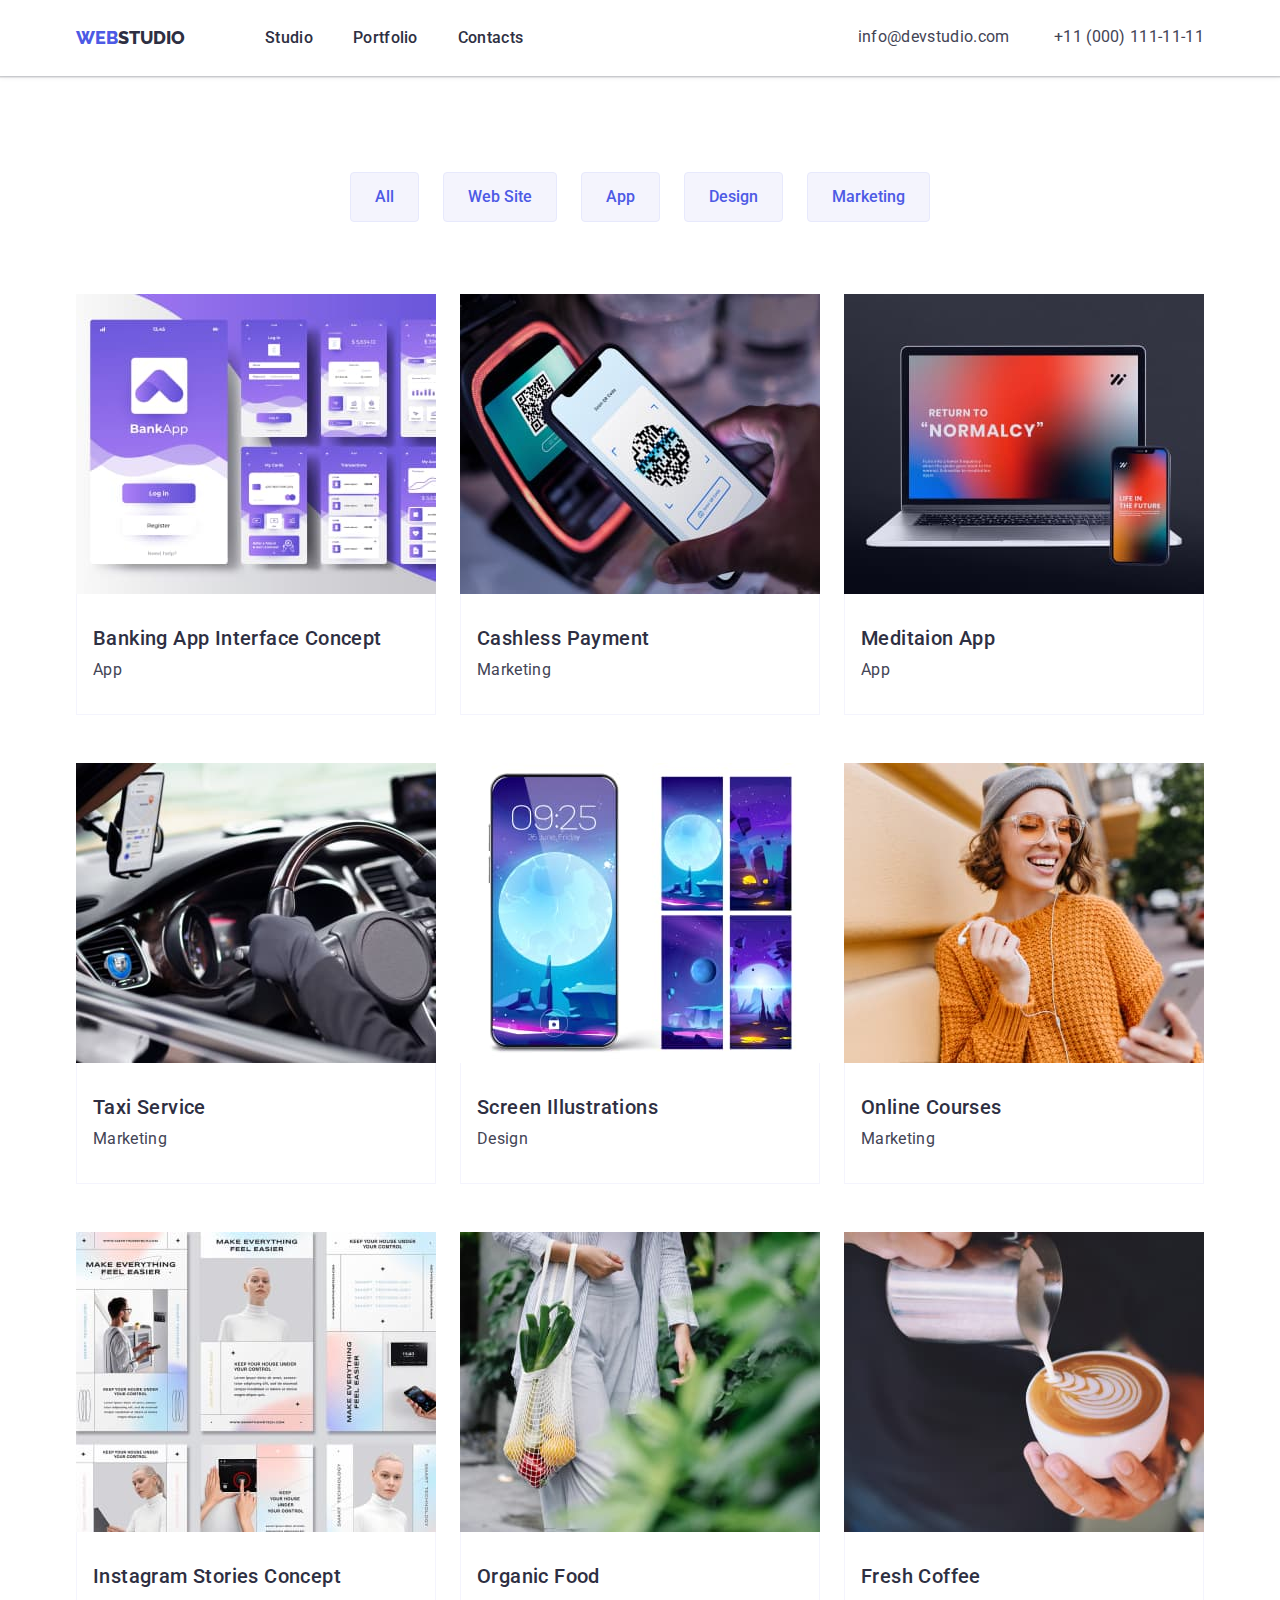
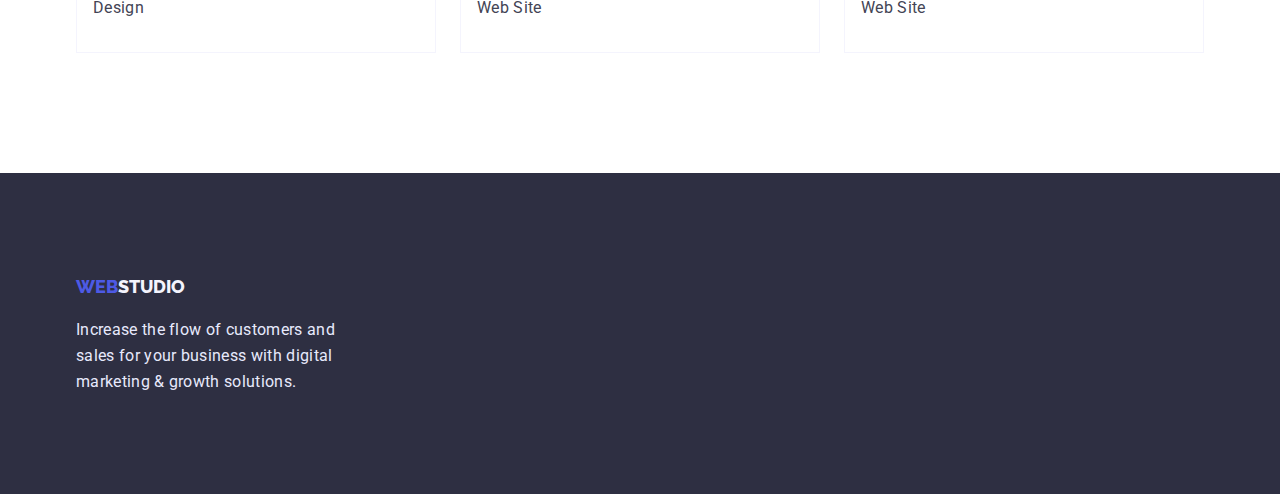
==== commit 39578a53: "hw3(task3) fix1.7" ====
--- a/portfolio.html
+++ b/portfolio.html
@@ -51,7 +51,7 @@
       
 <!--MAIN CONTENT PORTFOLIO-->
 <h2 hidden>MAIN KONTENT</h2> 
-        <ul class="portfolio-content list container">
+        <ul class="portfolio-content list">
             <li class="pictures-content">
               <a>
                     <img src="img/banking-app-interface-concept.jpg" class="pic-size" alt="макет додатку">
--- a/styles/style.css
+++ b/styles/style.css
@@ -28,7 +28,11 @@
     line-height: 1.6;
 }
 
-
+img{
+    display: block;
+    width: 100%;
+    height: auto;
+}
 /*---------Header-Topline--------------*/
 
 .list{
@@ -375,27 +379,26 @@
 font-weight: 500;
 font-size: 16px;
 line-height: 1.5;
-color: #ffffff;
-}
-
-.button-filters,
+}
+
+
 .button-text{
     color: #4D5AE5;
   background: #F4F4FD;
-  border: 1px  #E7E9FC;
+  border: 1px solid #E7E9FC;
   border-radius: 4px;
   cursor: pointer;
 }
 
-.button-filters:hover{
+.button-text:hover{
     box-shadow: 0px 3px 1px 
     rgba(0, 0, 0, 0.1), 0px 2px 1px 
     rgba(0, 0, 0, 0.08), 0px 2px 2px 
     rgba(0, 0, 0, 0.12);
 }
 
-.button-filters:hover,
-.button-filters:focus,
+
+.button-text:focus,
 .button-text:hover{
     color: #FFFFFF;
     background-color: #404BBF;
@@ -413,13 +416,14 @@
 
 .pic-size{
     width: 360px;
-    
+
     
 }
 
 
 .content-card-pic{
 border: 0.5px solid #F4F4FD;
+border-top: 0;
 }
 
 .content-card-pic:hover{
